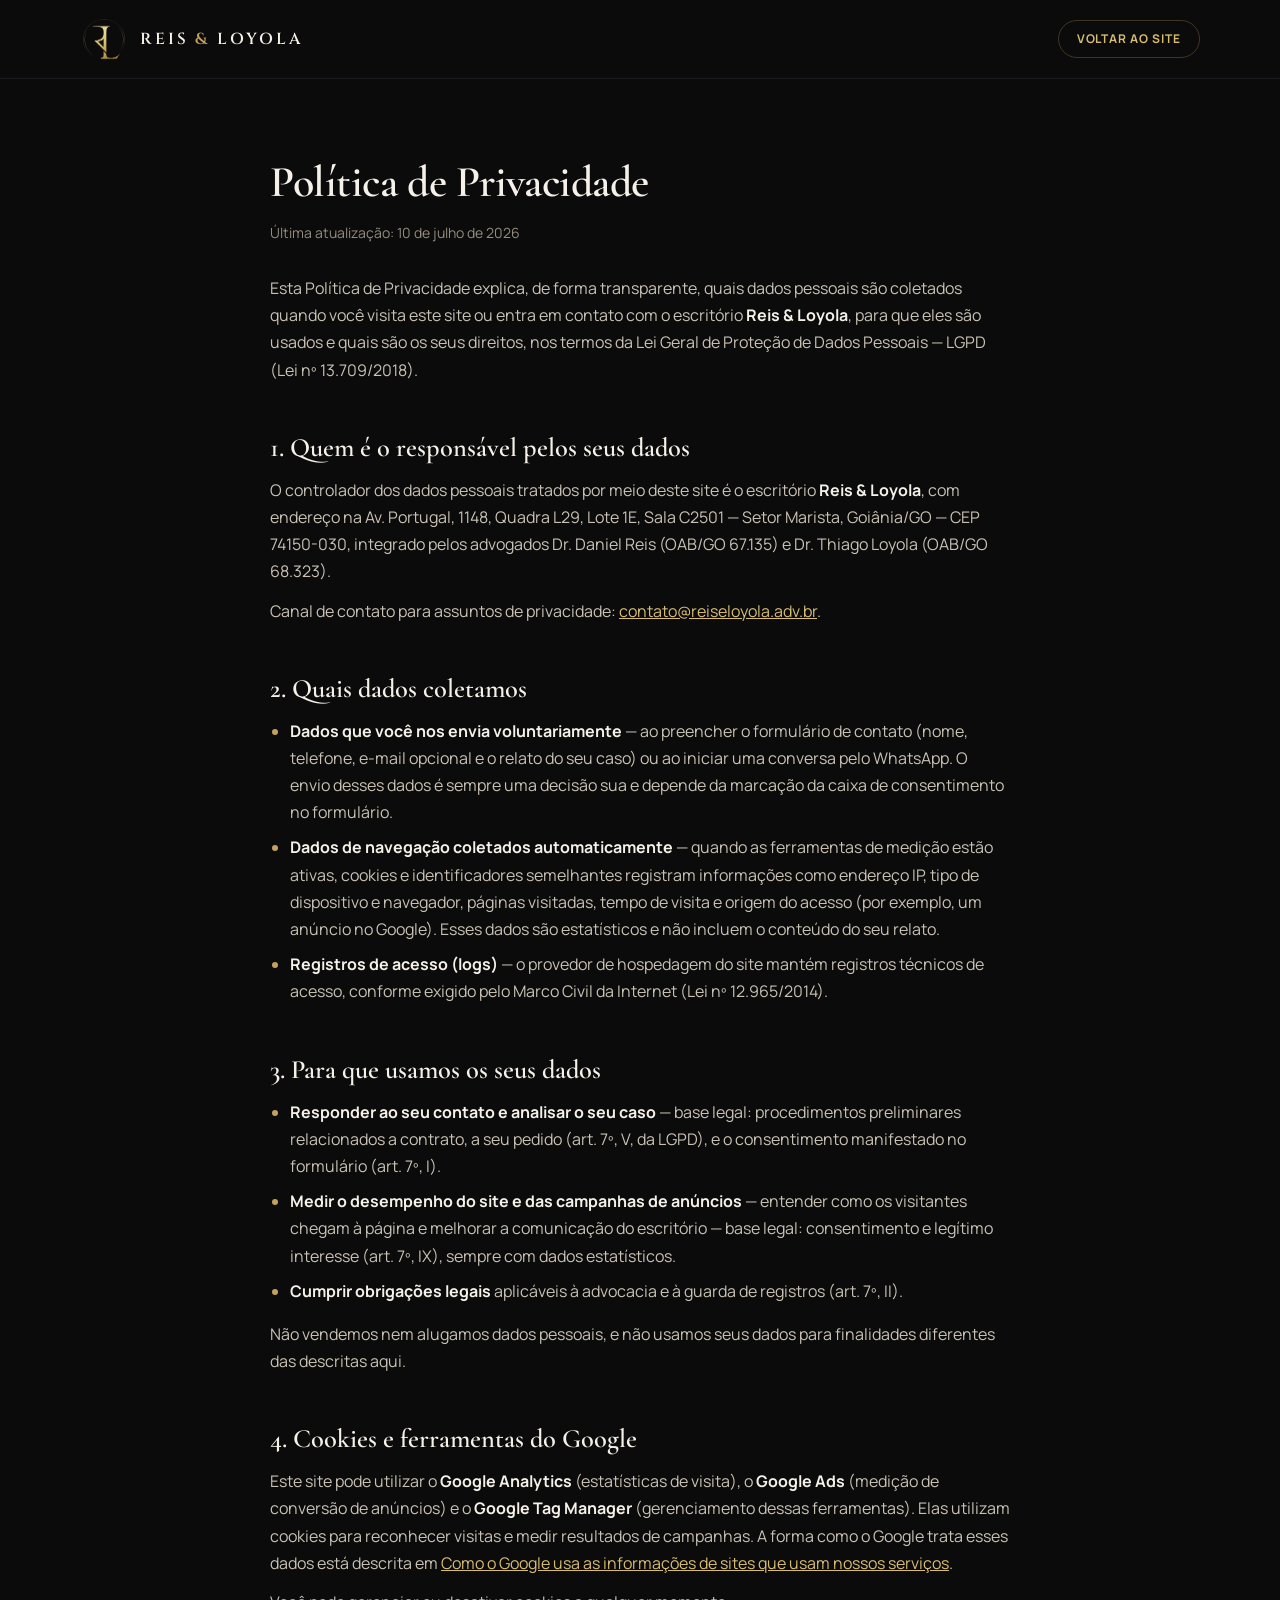
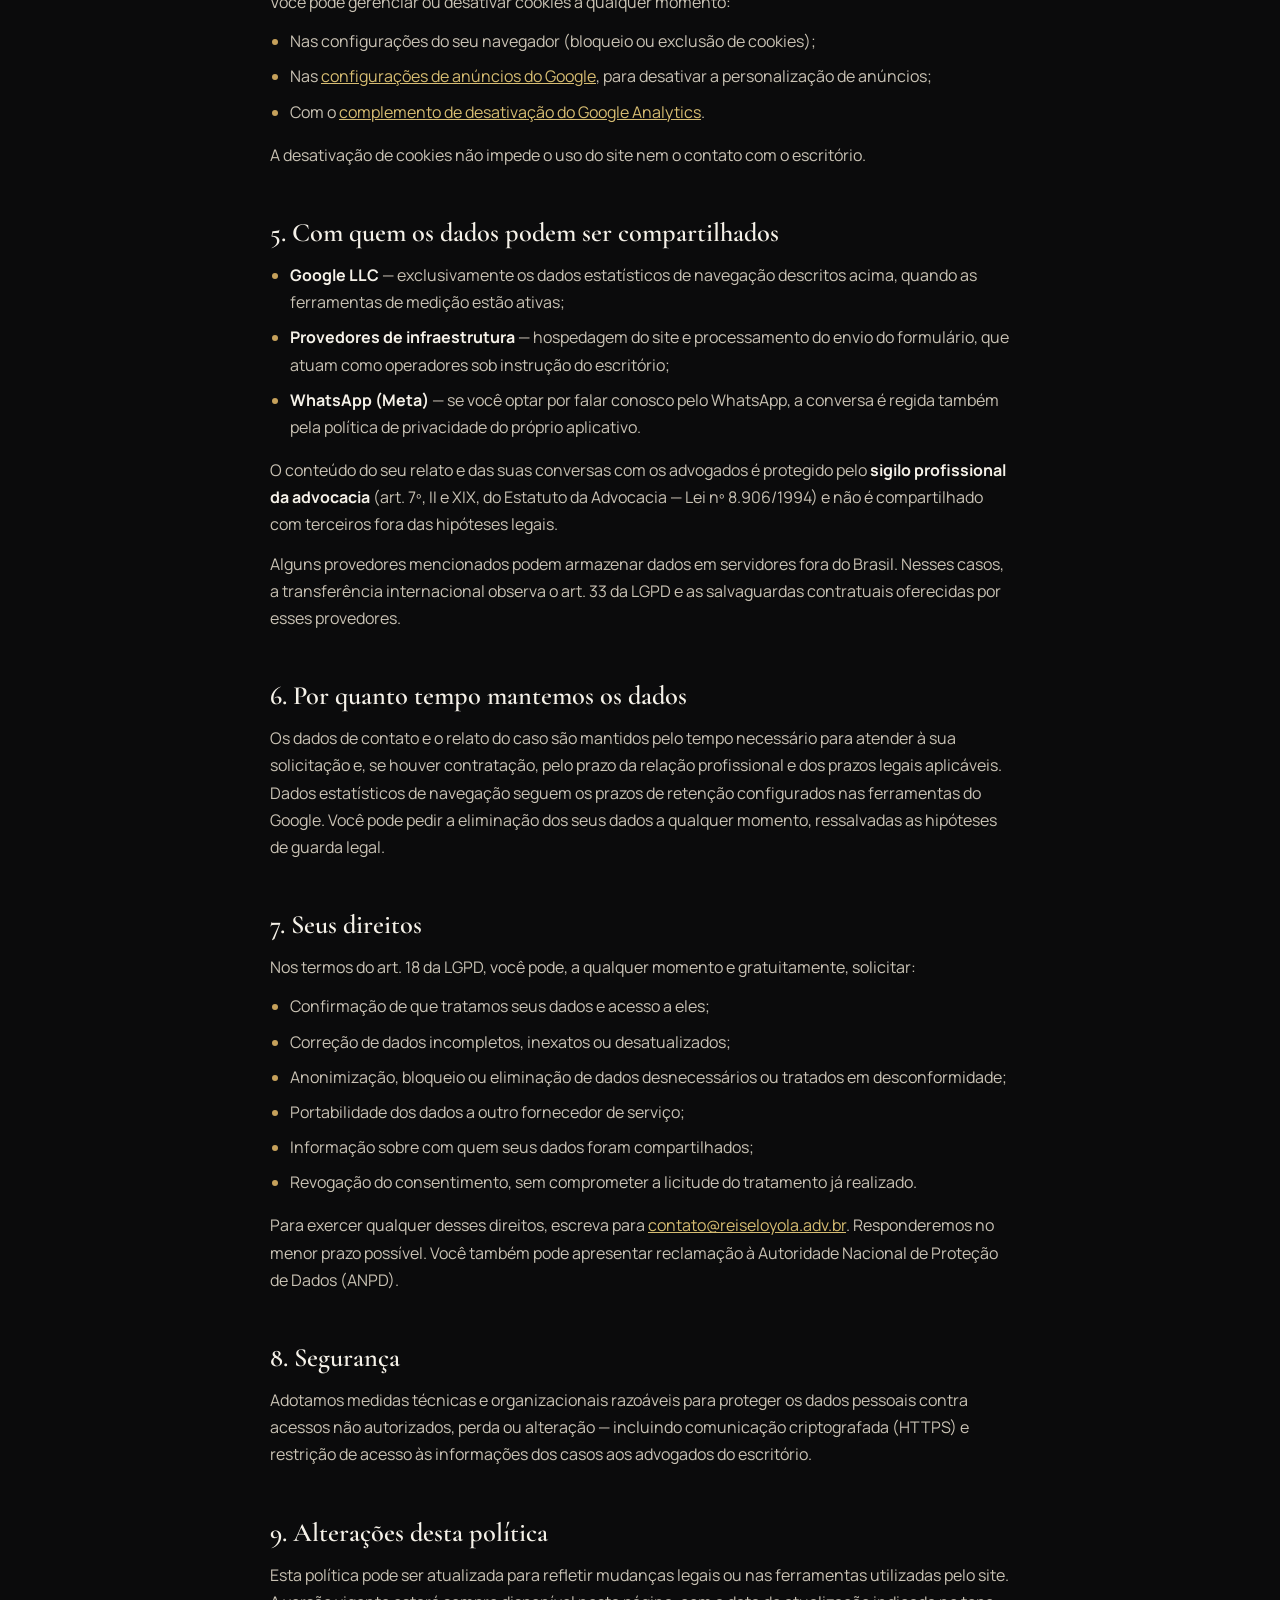
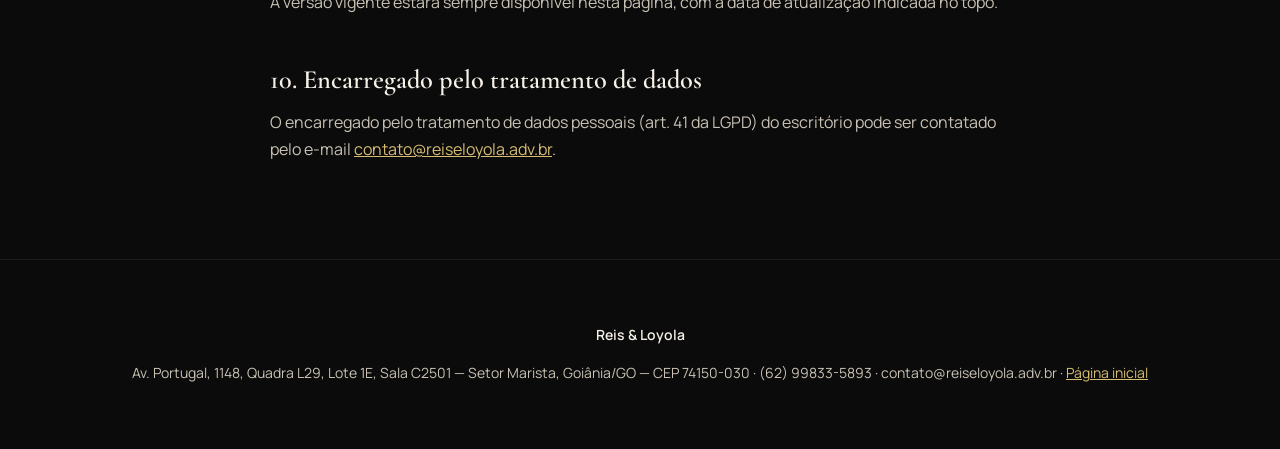
==== site/privacidade.html @ 18e2ed5a "Política de privacidade (LGPD/Google Ads) + canonical/OG com reiseloyola.com.br Co-Authored-By: Clau" ====
<!DOCTYPE html>
<html lang="pt-BR">
<head>
  <meta charset="UTF-8">
  <meta name="viewport" content="width=device-width, initial-scale=1">

  <title>Política de Privacidade | Reis &amp; Loyola</title>
  <meta name="description" content="Política de Privacidade do site Reis & Loyola: quais dados coletamos, para que usamos, com quem compartilhamos e como exercer seus direitos previstos na LGPD.">
  <link rel="canonical" href="https://reiseloyola.com.br/privacidade.html">

  <link rel="icon" type="image/png" sizes="32x32" href="assets/favicon/favicon-32.png">
  <link rel="icon" type="image/png" sizes="16x16" href="assets/favicon/favicon-16.png">
  <link rel="apple-touch-icon" href="assets/favicon/apple-touch-icon.png">

  <link rel="preconnect" href="https://fonts.googleapis.com">
  <link rel="preconnect" href="https://fonts.gstatic.com" crossorigin>
  <link rel="preload" as="style" href="https://fonts.googleapis.com/css2?family=Cinzel:wght@600&family=Cormorant+Garamond:wght@600&family=Manrope:wght@400;600;700&display=swap">
  <link rel="stylesheet" href="https://fonts.googleapis.com/css2?family=Cinzel:wght@600&family=Cormorant+Garamond:wght@600&family=Manrope:wght@400;600;700&display=swap" media="print" onload="this.media='all'">
  <noscript><link rel="stylesheet" href="https://fonts.googleapis.com/css2?family=Cinzel:wght@600&family=Cormorant+Garamond:wght@600&family=Manrope:wght@400;600;700&display=swap"></noscript>

  <link rel="stylesheet" href="css/tokens.css">
  <link rel="stylesheet" href="css/styles.css">
</head>
<body>
  <a class="skip-link" href="#conteudo">Ir para o conteúdo</a>

  <header class="site-header site-header--solid">
    <div class="container site-header__inner">
      <a class="site-header__brand" href="index.html" aria-label="Reis e Loyola — voltar à página inicial">
        <img src="assets/img/logo-symbol-96.png" alt="" width="48" height="47">
        <span class="site-header__wordmark">Reis <em>&amp;</em> Loyola</span>
      </a>
      <a class="btn btn--outline btn--sm" href="index.html">Voltar ao site</a>
    </div>
  </header>

  <main id="conteudo">
    <section class="legal">
      <div class="container container--narrow">
        <h1 class="section__title">Política de Privacidade</h1>
        <p class="legal__updated">Última atualização: 10 de julho de 2026</p>

        <div class="prose">
          <p>Esta Política de Privacidade explica, de forma transparente, quais dados pessoais são coletados quando você visita este site ou entra em contato com o escritório <strong>Reis &amp; Loyola</strong>, para que eles são usados e quais são os seus direitos, nos termos da Lei Geral de Proteção de Dados Pessoais — LGPD (Lei nº 13.709/2018).</p>

          <h2>1. Quem é o responsável pelos seus dados</h2>
          <p>O controlador dos dados pessoais tratados por meio deste site é o escritório <strong>Reis &amp; Loyola</strong>, com endereço na Av. Portugal, 1148, Quadra L29, Lote 1E, Sala C2501 — Setor Marista, Goiânia/GO — CEP 74150-030, integrado pelos advogados Dr. Daniel Reis (OAB/GO 67.135) e Dr. Thiago Loyola (OAB/GO 68.323).</p>
          <p>Canal de contato para assuntos de privacidade: <a href="mailto:contato@reiseloyola.adv.br">contato@reiseloyola.adv.br</a>.</p>

          <h2>2. Quais dados coletamos</h2>
          <ul>
            <li><strong>Dados que você nos envia voluntariamente</strong> — ao preencher o formulário de contato (nome, telefone, e-mail opcional e o relato do seu caso) ou ao iniciar uma conversa pelo WhatsApp. O envio desses dados é sempre uma decisão sua e depende da marcação da caixa de consentimento no formulário.</li>
            <li><strong>Dados de navegação coletados automaticamente</strong> — quando as ferramentas de medição estão ativas, cookies e identificadores semelhantes registram informações como endereço IP, tipo de dispositivo e navegador, páginas visitadas, tempo de visita e origem do acesso (por exemplo, um anúncio no Google). Esses dados são estatísticos e não incluem o conteúdo do seu relato.</li>
            <li><strong>Registros de acesso (logs)</strong> — o provedor de hospedagem do site mantém registros técnicos de acesso, conforme exigido pelo Marco Civil da Internet (Lei nº 12.965/2014).</li>
          </ul>

          <h2>3. Para que usamos os seus dados</h2>
          <ul>
            <li><strong>Responder ao seu contato e analisar o seu caso</strong> — base legal: procedimentos preliminares relacionados a contrato, a seu pedido (art. 7º, V, da LGPD), e o consentimento manifestado no formulário (art. 7º, I).</li>
            <li><strong>Medir o desempenho do site e das campanhas de anúncios</strong> — entender como os visitantes chegam à página e melhorar a comunicação do escritório — base legal: consentimento e legítimo interesse (art. 7º, IX), sempre com dados estatísticos.</li>
            <li><strong>Cumprir obrigações legais</strong> aplicáveis à advocacia e à guarda de registros (art. 7º, II).</li>
          </ul>
          <p>Não vendemos nem alugamos dados pessoais, e não usamos seus dados para finalidades diferentes das descritas aqui.</p>

          <h2>4. Cookies e ferramentas do Google</h2>
          <p>Este site pode utilizar o <strong>Google Analytics</strong> (estatísticas de visita), o <strong>Google Ads</strong> (medição de conversão de anúncios) e o <strong>Google Tag Manager</strong> (gerenciamento dessas ferramentas). Elas utilizam cookies para reconhecer visitas e medir resultados de campanhas. A forma como o Google trata esses dados está descrita em <a href="https://policies.google.com/technologies/partner-sites" target="_blank" rel="noopener">Como o Google usa as informações de sites que usam nossos serviços</a>.</p>
          <p>Você pode gerenciar ou desativar cookies a qualquer momento:</p>
          <ul>
            <li>Nas configurações do seu navegador (bloqueio ou exclusão de cookies);</li>
            <li>Nas <a href="https://myadcenter.google.com/" target="_blank" rel="noopener">configurações de anúncios do Google</a>, para desativar a personalização de anúncios;</li>
            <li>Com o <a href="https://tools.google.com/dlpage/gaoptout?hl=pt-BR" target="_blank" rel="noopener">complemento de desativação do Google Analytics</a>.</li>
          </ul>
          <p>A desativação de cookies não impede o uso do site nem o contato com o escritório.</p>

          <h2>5. Com quem os dados podem ser compartilhados</h2>
          <ul>
            <li><strong>Google LLC</strong> — exclusivamente os dados estatísticos de navegação descritos acima, quando as ferramentas de medição estão ativas;</li>
            <li><strong>Provedores de infraestrutura</strong> — hospedagem do site e processamento do envio do formulário, que atuam como operadores sob instrução do escritório;</li>
            <li><strong>WhatsApp (Meta)</strong> — se você optar por falar conosco pelo WhatsApp, a conversa é regida também pela política de privacidade do próprio aplicativo.</li>
          </ul>
          <p>O conteúdo do seu relato e das suas conversas com os advogados é protegido pelo <strong>sigilo profissional da advocacia</strong> (art. 7º, II e XIX, do Estatuto da Advocacia — Lei nº 8.906/1994) e não é compartilhado com terceiros fora das hipóteses legais.</p>
          <p>Alguns provedores mencionados podem armazenar dados em servidores fora do Brasil. Nesses casos, a transferência internacional observa o art. 33 da LGPD e as salvaguardas contratuais oferecidas por esses provedores.</p>

          <h2>6. Por quanto tempo mantemos os dados</h2>
          <p>Os dados de contato e o relato do caso são mantidos pelo tempo necessário para atender à sua solicitação e, se houver contratação, pelo prazo da relação profissional e dos prazos legais aplicáveis. Dados estatísticos de navegação seguem os prazos de retenção configurados nas ferramentas do Google. Você pode pedir a eliminação dos seus dados a qualquer momento, ressalvadas as hipóteses de guarda legal.</p>

          <h2>7. Seus direitos</h2>
          <p>Nos termos do art. 18 da LGPD, você pode, a qualquer momento e gratuitamente, solicitar:</p>
          <ul>
            <li>Confirmação de que tratamos seus dados e acesso a eles;</li>
            <li>Correção de dados incompletos, inexatos ou desatualizados;</li>
            <li>Anonimização, bloqueio ou eliminação de dados desnecessários ou tratados em desconformidade;</li>
            <li>Portabilidade dos dados a outro fornecedor de serviço;</li>
            <li>Informação sobre com quem seus dados foram compartilhados;</li>
            <li>Revogação do consentimento, sem comprometer a licitude do tratamento já realizado.</li>
          </ul>
          <p>Para exercer qualquer desses direitos, escreva para <a href="mailto:contato@reiseloyola.adv.br">contato@reiseloyola.adv.br</a>. Responderemos no menor prazo possível. Você também pode apresentar reclamação à Autoridade Nacional de Proteção de Dados (ANPD).</p>

          <h2>8. Segurança</h2>
          <p>Adotamos medidas técnicas e organizacionais razoáveis para proteger os dados pessoais contra acessos não autorizados, perda ou alteração — incluindo comunicação criptografada (HTTPS) e restrição de acesso às informações dos casos aos advogados do escritório.</p>

          <h2>9. Alterações desta política</h2>
          <p>Esta política pode ser atualizada para refletir mudanças legais ou nas ferramentas utilizadas pelo site. A versão vigente estará sempre disponível nesta página, com a data de atualização indicada no topo.</p>

          <h2>10. Encarregado pelo tratamento de dados</h2>
          <p>O encarregado pelo tratamento de dados pessoais (art. 41 da LGPD) do escritório pode ser contatado pelo e-mail <a href="mailto:contato@reiseloyola.adv.br">contato@reiseloyola.adv.br</a>.</p>
        </div>
      </div>
    </section>
  </main>

  <footer class="footer">
    <div class="container footer__inner">
      <p class="footer__id">Reis &amp; Loyola</p>
      <p class="footer__contact">
        Av. Portugal, 1148, Quadra L29, Lote 1E, Sala C2501 — Setor Marista, Goiânia/GO — CEP 74150-030 · (62) 99833-5893 · contato@reiseloyola.adv.br · <a href="index.html">Página inicial</a>
      </p>
    </div>
  </footer>
</body>
</html>
---- site/css/tokens.css ----
/* ============================================================
   Reis & Loyola — Design tokens
   Fonte: Design system para advocacia-handoff/design-system-para-advocacia/project/tokens/
   (colors.css + typography.css + spacing.css + animations.css concatenados)
   Breakpoints do site (não existem no design system — definidos aqui):
     base = mobile · 480px · 768px · 1024px  (mobile-first, min-width)
   ============================================================ */

/* ---- Colors ---- */
:root {
  /* Ink (preto/grafite — fundos escuros, superfície primária) */
  --ink-950: #0B0B0C;   /* fundo da página (dark) */
  --ink-900: #121214;   /* superfície base */
  --ink-850: #17171A;
  --ink-800: #1C1C20;   /* card / superfície elevada */
  --ink-700: #26262B;   /* superfície mais elevada / hover */
  --ink-600: #33333A;   /* borda sobre escuro */
  --ink-500: #45454E;   /* borda forte / divisória */
  --ink-400: #6A6A74;   /* texto desabilitado sobre escuro */

  /* Gold (dourado da logo — amostrado do arquivo real) */
  --gold-100: #F6EDCF;  /* brilho / reflexo */
  --gold-200: #EBD79A;
  --gold-300: #D7BD72;  /* dourado claro (média amostrada) */
  --gold-400: #C6A15B;  /* DOURADO PRIMÁRIO da marca */
  --gold-500: #AE8A44;
  --gold-600: #8F6E30;  /* dourado profundo (sombra amostrada) */
  --gold-700: #6B5121;  /* dourado escuro / borda */

  /* Paper (neutros quentes — superfícies claras) */
  --paper-50:  #FAF7F0;
  --paper-100: #F3EEE2;
  --paper-200: #E7DFCC;
  --paper-300: #D3C8AF;

  /* Cream / texto sobre escuro */
  --cream-100: #F5F1E8;  /* texto primário sobre escuro */
  --cream-300: #C9C2B4;  /* texto secundário sobre escuro */
  --cream-500: #948D7E;  /* texto suave sobre escuro (usar só ≥18px/decorativo) */

  /* Grafite / texto sobre claro */
  --ink-text:  #1A1712;
  --ink-text-2:#4A443B;
  --ink-text-3:#7A7264;

  /* Sinais (semânticos) */
  --danger-500: #C0492F;
  --danger-600: #9C3721;
  --danger-tint: rgba(192,73,47,0.14);
  --success-500: #4E7C59;
  --success-tint: rgba(78,124,89,0.16);
  --info-500: #4A6B8A;

  /* Aliases semânticos — tema padrão = ESCURO */
  --color-bg:            var(--ink-950);
  --color-surface:       var(--ink-900);
  --color-surface-2:     var(--ink-800);
  --color-surface-raised:var(--ink-700);

  --color-text:          var(--cream-100);
  --color-text-secondary:var(--cream-300);
  --color-text-muted:    var(--cream-500);

  --color-accent:        var(--gold-400);
  --color-accent-hover:  var(--gold-300);
  --color-accent-strong: var(--gold-200);
  --color-on-accent:     #1A1305;   /* texto sobre botão dourado */

  --color-border:        var(--ink-600);
  --color-border-strong: var(--ink-500);
  --color-hairline-gold: rgba(198,161,91,0.28);

  --color-danger:        var(--danger-500);
  --color-success:       var(--success-500);

  --gradient-gold: linear-gradient(180deg, #F6EDCF 0%, #D7BD72 34%, #C6A15B 60%, #8F6E30 100%);
  --gradient-gold-h: linear-gradient(90deg, #8F6E30 0%, #C6A15B 28%, #F6EDCF 52%, #C6A15B 74%, #8F6E30 100%);
  --scrim-dark: linear-gradient(180deg, rgba(11,11,12,0.35) 0%, rgba(11,11,12,0.86) 78%, rgba(11,11,12,0.97) 100%);
}

/* ---- Typography ---- */
/* Fallbacks metricamente ajustados (size-adjust medido contra as webfonts)
   — evitam layout shift quando Cinzel/Cormorant/Manrope terminam de carregar. */
@font-face {
  font-family: 'Georgia Cormorant Fallback';
  src: local('Georgia');
  size-adjust: 88.9%;
}
@font-face {
  font-family: 'Georgia Cinzel Fallback';
  src: local('Georgia');
  size-adjust: 124.8%;
}
@font-face {
  font-family: 'Arial Manrope Fallback';
  src: local('Arial');
  size-adjust: 100.7%;
}
:root {
  --font-brand: 'Cinzel', 'Georgia Cinzel Fallback', Georgia, 'Times New Roman', serif;
  --font-serif: 'Cormorant Garamond', 'Georgia Cormorant Fallback', Georgia, serif;
  --font-sans:  'Manrope', 'Arial Manrope Fallback', -apple-system, 'Segoe UI', system-ui, sans-serif;

  --text-2xs: 0.6875rem;  /* 11px */
  --text-xs:  0.75rem;    /* 12px */
  --text-sm:  0.875rem;   /* 14px */
  --text-base:1rem;       /* 16px */
  --text-md:  1.125rem;   /* 18px */
  --text-lg:  1.375rem;   /* 22px */
  --text-xl:  1.75rem;    /* 28px */
  --text-2xl: 2.25rem;    /* 36px */
  --text-3xl: 3rem;       /* 48px */
  --text-4xl: 4rem;       /* 64px */
  --text-5xl: 5.25rem;    /* 84px */

  --weight-regular: 400;
  --weight-medium:  500;
  --weight-semibold:600;
  --weight-bold:    700;
  --weight-extra:   800;

  --leading-tight:  1.08;
  --leading-snug:   1.25;
  --leading-normal: 1.5;
  --leading-relaxed:1.7;

  --tracking-brand:  0.18em;
  --tracking-label:  0.14em;
  --tracking-wide:   0.04em;
  --tracking-tight: -0.01em;
}

/* ---- Spacing, radius, shadow, layout, motion ---- */
:root {
  --space-1: 0.25rem;
  --space-2: 0.5rem;
  --space-3: 0.75rem;
  --space-4: 1rem;
  --space-5: 1.5rem;
  --space-6: 2rem;
  --space-7: 3rem;
  --space-8: 4rem;
  --space-9: 6rem;
  --space-10:8rem;

  --radius-xs: 2px;
  --radius-sm: 4px;
  --radius-md: 8px;
  --radius-lg: 12px;
  --radius-pill: 999px;

  --border-hairline: 1px;
  --border-thin: 1.5px;

  --shadow-sm: 0 1px 2px rgba(0,0,0,0.4);
  --shadow-md: 0 8px 24px rgba(0,0,0,0.45);
  --shadow-lg: 0 24px 60px rgba(0,0,0,0.55);
  --shadow-gold: 0 10px 34px rgba(198,161,91,0.20);
  --glow-gold: 0 0 0 1px rgba(198,161,91,0.35), 0 8px 30px rgba(198,161,91,0.18);

  --container: 1200px;
  --container-narrow: 820px;
  --gutter: var(--space-6);

  --ease-out: cubic-bezier(0.22, 1, 0.36, 1);
  --ease-in-out: cubic-bezier(0.65, 0, 0.35, 1);
  --dur-fast: 140ms;
  --dur: 240ms;
  --dur-slow: 420ms;
}

/* ---- Keyframes da marca ---- */
@keyframes rl-shimmer { to { background-position: 220% center; } }
@keyframes rl-rise-in { from { opacity: 0; transform: translateY(24px); } to { opacity: 1; transform: none; } }
@keyframes rl-fade-down { from { opacity: 0; transform: translateY(-14px); } to { opacity: 1; transform: none; } }
@keyframes rl-pulse-glow {
  0%, 100% { box-shadow: 0 0 0 1px rgba(198,161,91,0.30), 0 8px 30px rgba(198,161,91,0.14); }
  50%      { box-shadow: 0 0 0 1px rgba(198,161,91,0.55), 0 10px 42px rgba(198,161,91,0.30); }
}
@keyframes rl-twinkle { 0%, 100% { opacity: .55; transform: scale(.9); } 50% { opacity: 1; transform: scale(1.12); } }

/* ============================================================
   Camada base do site
   ============================================================ */
*, *::before, *::after { box-sizing: border-box; }

html { scroll-behavior: smooth; -webkit-text-size-adjust: 100%; }

body {
  margin: 0;
  background: var(--color-bg);
  color: var(--color-text);
  font-family: var(--font-sans);
  font-size: var(--text-base);
  line-height: var(--leading-normal);
  -webkit-font-smoothing: antialiased;
}

::selection { background: var(--gold-500); color: #150F02; }

img { max-width: 100%; height: auto; display: block; }

a { color: inherit; text-decoration: none; }

h1, h2, h3, h4, p { margin: 0; }

button { font: inherit; color: inherit; background: none; border: 0; cursor: pointer; }

:focus-visible {
  outline: 2px solid var(--gold-300);
  outline-offset: 2px;
  border-radius: var(--radius-xs);
}

.skip-link {
  position: absolute;
  left: -9999px;
  top: 0;
  z-index: 100;
  padding: var(--space-3) var(--space-5);
  background: var(--gold-400);
  color: var(--color-on-accent);
  font-weight: var(--weight-bold);
  border-radius: 0 0 var(--radius-sm) 0;
}
.skip-link:focus-visible { left: 0; }

@media (prefers-reduced-motion: reduce) {
  html { scroll-behavior: auto; }
  *, *::before, *::after {
    animation-duration: 0.01ms !important;
    animation-iteration-count: 1 !important;
    transition-duration: 0.01ms !important;
  }
}
---- site/css/styles.css ----
/* ============================================================
   Reis & Loyola — Landing page (mobile-first)
   Linguagem visual do ui_kit "site-institucional" traduzida
   para CSS puro. Breakpoints: 480px · 768px · 1024px.
   ============================================================ */

/* ---- Layout ------------------------------------------------ */
.container {
  max-width: var(--container);
  margin: 0 auto;
  padding-left: var(--space-5);
  padding-right: var(--space-5);
}
.container--narrow { max-width: var(--container-narrow); }

@media (min-width: 768px) {
  .container { padding-left: 40px; padding-right: 40px; }
}

.section { padding: var(--space-8) 0; }
.section--surface {
  background: var(--color-surface);
  border-top: var(--border-hairline) solid var(--ink-800);
  border-bottom: var(--border-hairline) solid var(--ink-800);
}
@media (min-width: 768px) {
  .section { padding: var(--space-9) 0; }
}

.section__head {
  text-align: center;
  max-width: 720px;
  margin: 0 auto var(--space-7);
}
.section__title {
  font-family: var(--font-serif);
  font-weight: var(--weight-semibold);
  font-size: clamp(1.9rem, 5vw, 2.75rem);
  line-height: var(--leading-snug);
  letter-spacing: var(--tracking-tight);
  margin-top: var(--space-3);
}
.section__intro {
  color: var(--color-text-secondary);
  font-size: var(--text-md);
  line-height: var(--leading-relaxed);
  margin-top: var(--space-4);
}
.section__closer {
  font-family: var(--font-serif);
  font-weight: var(--weight-semibold);
  font-size: var(--text-lg);
  line-height: var(--leading-snug);
  text-align: center;
  max-width: 620px;
  margin: var(--space-7) auto 0;
}

/* ---- Eyebrow + divisor com losango ------------------------- */
.eyebrow {
  display: inline-flex;
  align-items: center;
  gap: var(--space-3);
  font-family: var(--font-brand);
  font-weight: var(--weight-semibold);
  font-size: var(--text-xs);
  letter-spacing: var(--tracking-brand);
  text-transform: uppercase;
  color: var(--color-accent);
}
.eyebrow--center { justify-content: center; }
.eyebrow svg { flex-shrink: 0; }

.divider-diamond {
  display: flex;
  align-items: center;
  justify-content: center;
  gap: var(--space-2);
  margin-top: var(--space-5);
  color: var(--color-accent);
}
.divider-diamond span {
  width: 56px;
  height: 1px;
  background: var(--color-hairline-gold);
}
.divider-diamond svg { fill: currentColor; }

.gold-text {
  background: var(--gradient-gold);
  -webkit-background-clip: text;
  background-clip: text;
  color: transparent;
}

/* ---- Botões ------------------------------------------------- */
.btn {
  display: inline-flex;
  align-items: center;
  justify-content: center;
  gap: var(--space-2);
  padding: 13px 26px;
  border-radius: var(--radius-pill);
  font-weight: var(--weight-bold);
  font-size: var(--text-sm);
  letter-spacing: 0.08em;
  text-transform: uppercase;
  text-align: center;
  transition: transform var(--dur) var(--ease-out), filter var(--dur) var(--ease-out), box-shadow var(--dur) var(--ease-out), border-color var(--dur) var(--ease-out);
}
.btn:hover { transform: translateY(-2px); }
.btn:active { transform: scale(0.97); }

.btn--primary {
  background: var(--gradient-gold-h);
  background-size: 220% auto;
  animation: rl-shimmer 5.5s linear infinite;
  color: var(--color-on-accent);
  box-shadow: var(--shadow-gold);
}
.btn--primary:hover {
  filter: brightness(1.07);
  box-shadow: 0 14px 40px rgba(198, 161, 91, 0.32);
}

.btn--outline {
  border: var(--border-thin) solid var(--color-hairline-gold);
  color: var(--color-accent-hover);
}
.btn--outline:hover { border-color: var(--gold-400); }

.btn--sm { padding: 9px 18px; font-size: var(--text-xs); }
.btn--lg { padding: 17px 32px; font-size: var(--text-sm); }
.btn--block { display: flex; width: 100%; }

.btn svg { flex-shrink: 0; }

/* ---- Header ------------------------------------------------- */
.site-header {
  position: sticky;
  top: 0;
  z-index: 50;
  transition: background var(--dur) var(--ease-out), border-color var(--dur) var(--ease-out);
  border-bottom: var(--border-hairline) solid transparent;
}
.site-header.is-scrolled {
  background: rgba(11, 11, 12, 0.92);
  -webkit-backdrop-filter: blur(12px);
  backdrop-filter: blur(12px);
  border-bottom-color: var(--ink-800);
}
.site-header__inner {
  display: flex;
  align-items: center;
  justify-content: space-between;
  gap: var(--space-4);
  height: 72px;
}
.site-header__brand {
  display: inline-flex;
  align-items: center;
  gap: var(--space-3);
  min-width: 0;
}
.site-header__brand img { width: 42px; height: auto; }
.site-header__wordmark {
  font-family: var(--font-brand);
  font-weight: var(--weight-semibold);
  font-size: var(--text-base);
  letter-spacing: var(--tracking-brand);
  text-transform: uppercase;
  white-space: nowrap;
}
.site-header__wordmark em {
  font-style: normal;
  color: var(--color-accent);
}
@media (max-width: 479px) {
  .site-header__wordmark { display: none; }
}
@media (min-width: 768px) {
  .site-header__inner { height: 78px; }
  .site-header__brand img { width: 48px; }
}

/* ---- Hero ---------------------------------------------------- */
.hero {
  position: relative;
  overflow: hidden;
  background: radial-gradient(120% 100% at 78% 8%, #211B10 0%, #0E0D0A 46%, var(--ink-950) 100%);
  padding: var(--space-8) 0 var(--space-8);
  margin-top: -72px; /* fica sob o header transparente */
}
.hero__inner {
  position: relative;
  z-index: 1;
  padding-top: calc(72px + var(--space-7));
  max-width: 880px;
}
.hero__watermark {
  position: absolute;
  right: -120px;
  top: 50%;
  transform: translateY(-50%);
  width: 520px;
  opacity: 0.10;
  pointer-events: none;
  display: none;
}
.hero__title {
  font-family: var(--font-serif);
  font-weight: var(--weight-semibold);
  font-size: clamp(2.125rem, 7.5vw, 4.125rem);
  line-height: var(--leading-tight);
  letter-spacing: var(--tracking-tight);
  margin-top: var(--space-5);
}
.hero__lead {
  color: var(--color-text-secondary);
  font-size: var(--text-md);
  line-height: var(--leading-relaxed);
  max-width: 640px;
  margin-top: var(--space-5);
}
.hero__actions {
  display: flex;
  flex-wrap: wrap;
  gap: var(--space-4);
  margin-top: var(--space-6);
}
.hero__micro {
  color: var(--color-text-muted);
  font-size: var(--text-md);
  margin-top: var(--space-4);
}
@media (min-width: 768px) {
  .hero { margin-top: -78px; }
  .hero__inner { padding-top: calc(78px + var(--space-8)); }
}
@media (min-width: 1024px) {
  .hero__watermark { display: block; }
  .hero { padding-bottom: var(--space-9); }
}

/* ---- Grades e cards ------------------------------------------ */
.grid {
  display: grid;
  gap: var(--space-5);
  grid-template-columns: 1fr;
  list-style: none;
  margin: 0;
  padding: 0;
}
@media (min-width: 768px) {
  .grid--2 { grid-template-columns: repeat(2, 1fr); }
  .grid--3 { grid-template-columns: repeat(3, 1fr); }
  .grid--4 { grid-template-columns: repeat(2, 1fr); }
}
@media (min-width: 1024px) {
  .grid--4 { grid-template-columns: repeat(4, 1fr); }
}

.card {
  background: var(--color-surface-2);
  border: var(--border-hairline) solid var(--color-border);
  border-radius: var(--radius-md);
  padding: var(--space-6);
  transition: transform var(--dur) var(--ease-out), box-shadow var(--dur) var(--ease-out), border-color var(--dur) var(--ease-out);
}
.card:hover {
  transform: translateY(-2px);
  border-color: var(--color-hairline-gold);
  box-shadow: var(--shadow-md);
}
.card__icon {
  display: inline-flex;
  align-items: center;
  justify-content: center;
  width: 54px;
  height: 54px;
  border: var(--border-hairline) solid var(--color-hairline-gold);
  border-radius: var(--radius-sm);
  color: var(--color-accent);
  margin-bottom: var(--space-5);
}
.card__title {
  font-family: var(--font-serif);
  font-weight: var(--weight-semibold);
  font-size: var(--text-lg);
  line-height: var(--leading-snug);
}
.card__text {
  color: var(--color-text-secondary);
  font-size: var(--text-sm);
  line-height: var(--leading-relaxed);
  margin-top: var(--space-3);
}

/* ---- Nota de destaque ----------------------------------------- */
.note {
  border: var(--border-hairline) solid var(--color-hairline-gold);
  border-radius: var(--radius-md);
  background: rgba(198, 161, 91, 0.06);
  max-width: 760px;
  margin: var(--space-7) auto 0;
  padding: var(--space-5) var(--space-6);
}
.note p {
  color: var(--color-text-secondary);
  font-size: var(--text-sm);
  line-height: var(--leading-relaxed);
  text-align: center;
}

/* ---- Passos (Como funciona) ------------------------------------ */
.steps { counter-reset: passo; }
.step {
  border-top: var(--border-hairline) solid var(--color-border);
  padding-top: var(--space-5);
}
.step__num {
  display: block;
  font-family: var(--font-serif);
  font-weight: var(--weight-semibold);
  font-size: var(--text-2xl);
  line-height: 1;
  background: var(--gradient-gold);
  -webkit-background-clip: text;
  background-clip: text;
  color: transparent;
}
.step__title {
  font-weight: var(--weight-semibold);
  font-size: var(--text-md);
  line-height: var(--leading-snug);
  margin-top: var(--space-4);
}
.step__text {
  color: var(--color-text-secondary);
  font-size: var(--text-sm);
  line-height: var(--leading-relaxed);
  margin-top: var(--space-3);
}

/* ---- Imagens de seção -------------------------------------------- */
.section-visual {
  margin: var(--space-7) 0 0;
  border: var(--border-hairline) solid var(--color-hairline-gold);
  border-radius: var(--radius-lg);
  overflow: hidden;
}
.section-visual--lead { margin: 0 0 var(--space-7); }
.section-visual img {
  width: 100%;
  height: auto;
  aspect-ratio: 16 / 10; /* no mobile a faixa larga ficaria baixa demais */
  object-fit: cover;
}
.section-visual__img--justica { object-position: 62% 40%; }
@media (min-width: 768px) {
  .section-visual img { aspect-ratio: auto; object-position: center; }
}

/* ---- Split (imagem + conteúdo lado a lado) ------------------------ */
.split {
  display: grid;
  gap: var(--space-6);
}
.split__media {
  margin: 0;
  border: var(--border-hairline) solid var(--color-hairline-gold);
  border-radius: var(--radius-lg);
  overflow: hidden;
}
.split__media img {
  width: 100%;
  height: 100%;
  aspect-ratio: 16 / 10;
  object-fit: cover;
  object-position: center 42%;
}
@media (min-width: 900px) {
  .split {
    grid-template-columns: 0.85fr 1.15fr;
    align-items: center;
    gap: var(--space-7);
  }
  .split__media img { aspect-ratio: 4 / 5; object-position: center; }
  .split .reasons { max-width: 560px; }
}

/* ---- Razões (Por que não deixar pra depois) --------------------- */
.reasons {
  list-style: none;
  margin: 0;
  padding: 0;
  display: grid;
  gap: var(--space-5);
}
.reason {
  display: flex;
  gap: var(--space-4);
  align-items: flex-start;
}
.reason__icon {
  flex-shrink: 0;
  display: inline-flex;
  align-items: center;
  justify-content: center;
  width: 46px;
  height: 46px;
  border: var(--border-hairline) solid var(--color-hairline-gold);
  border-radius: var(--radius-sm);
  color: var(--color-accent);
}
.reason__title {
  font-weight: var(--weight-semibold);
  font-size: var(--text-md);
}
.reason__text {
  color: var(--color-text-secondary);
  font-size: var(--text-sm);
  line-height: var(--leading-relaxed);
  margin-top: var(--space-1);
}

/* ---- Sobre (advogados) ------------------------------------------ */
.lawyers { max-width: 820px; margin: 0 auto; }
.lawyer { text-align: center; }
.lawyer__photo {
  width: 100%;
  max-width: 380px;
  margin: 0 auto;
  border: var(--border-hairline) solid var(--color-hairline-gold);
  border-radius: var(--radius-lg);
}
.lawyer__name {
  font-family: var(--font-serif);
  font-weight: var(--weight-semibold);
  font-size: var(--text-xl);
  margin-top: var(--space-5);
}
.lawyer__oab {
  font-size: var(--text-2xs);
  font-weight: var(--weight-bold);
  letter-spacing: var(--tracking-label);
  text-transform: uppercase;
  color: var(--color-accent);
  margin-top: var(--space-2);
}
/* ---- FAQ (acordeão) ---------------------------------------------- */
.faq { border-top: var(--border-hairline) solid var(--color-border); }
.faq__item { border-bottom: var(--border-hairline) solid var(--color-border); }
.faq__item h3 { margin: 0; }
.faq__question {
  display: flex;
  align-items: center;
  justify-content: space-between;
  gap: var(--space-4);
  width: 100%;
  padding: var(--space-5) 0;
  text-align: left;
  font-weight: var(--weight-semibold);
  font-size: var(--text-base);
  line-height: var(--leading-snug);
  transition: color var(--dur) var(--ease-out);
}
.faq__question:hover { color: var(--color-accent-hover); }
.faq__item.is-open .faq__question { color: var(--gold-300); }
.faq__icon {
  flex-shrink: 0;
  font-size: var(--text-lg);
  font-weight: var(--weight-regular);
  color: var(--color-accent);
  transition: transform var(--dur) var(--ease-out);
}
.faq__item.is-open .faq__icon { transform: rotate(45deg); }
.faq__answer {
  display: grid;
  grid-template-rows: 0fr;
  transition: grid-template-rows var(--dur-slow) var(--ease-out);
}
.faq__item.is-open .faq__answer { grid-template-rows: 1fr; }
.faq__answer-inner { overflow: hidden; }
.faq__answer-inner p {
  color: var(--color-text-secondary);
  font-size: var(--text-sm);
  line-height: var(--leading-relaxed);
  padding-bottom: var(--space-5);
  max-width: 680px;
}

/* ---- CTA final + formulário --------------------------------------- */
.cta-final {
  border: var(--border-hairline) solid var(--color-hairline-gold);
  border-radius: var(--radius-lg);
  background: radial-gradient(120% 200% at 100% 0%, #2A2113 0%, #14110B 100%);
  animation: rl-pulse-glow 4.5s ease-in-out infinite;
  padding: var(--space-6);
  display: grid;
  gap: var(--space-7);
}
.cta-final .section__title { margin-top: 0; }
.cta-final__text {
  color: var(--color-text-secondary);
  font-size: var(--text-md);
  line-height: var(--leading-relaxed);
  margin: var(--space-4) 0 var(--space-6);
}
@media (min-width: 900px) {
  .cta-final {
    grid-template-columns: 1.05fr 0.95fr;
    align-items: start;
    padding: var(--space-8);
  }
}

.form__heading {
  font-family: var(--font-serif);
  font-weight: var(--weight-semibold);
  font-size: var(--text-lg);
  margin-bottom: var(--space-5);
}
.form__field { margin-bottom: var(--space-4); }
.form__row { display: grid; gap: 0 var(--space-4); }
@media (min-width: 480px) {
  .form__row { grid-template-columns: 1fr 1fr; }
}
.form__label {
  display: block;
  font-size: var(--text-2xs);
  font-weight: var(--weight-bold);
  letter-spacing: var(--tracking-label);
  text-transform: uppercase;
  color: var(--color-text-secondary);
  margin-bottom: var(--space-2);
}
.form__input {
  width: 100%;
  font: inherit;
  font-size: var(--text-base);
  color: var(--color-text);
  background: var(--ink-950);
  border: var(--border-hairline) solid var(--color-border);
  border-radius: var(--radius-sm);
  padding: 12px 14px;
  transition: border-color var(--dur) var(--ease-out), box-shadow var(--dur) var(--ease-out);
}
.form__input:focus {
  outline: none;
  border-color: var(--gold-400);
  box-shadow: 0 0 0 3px rgba(198, 161, 91, 0.14);
}
.form__input.has-error { border-color: var(--color-danger); }
textarea.form__input { resize: vertical; min-height: 96px; }
.form__error {
  display: block;
  color: #D96A50; /* danger legível sobre escuro */
  font-size: var(--text-xs);
  min-height: 1.2em;
  margin-top: var(--space-1);
}
.form__consent {
  display: flex;
  gap: var(--space-3);
  align-items: flex-start;
  margin: var(--space-2) 0 var(--space-2);
}
.form__consent input {
  flex-shrink: 0;
  width: 18px;
  height: 18px;
  margin-top: 2px;
  accent-color: var(--gold-400);
}
.form__consent label {
  font-size: var(--text-xs);
  line-height: var(--leading-normal);
  color: var(--color-text-secondary);
}
.form__consent a { color: var(--color-accent-hover); text-decoration: underline; }
.form button[type="submit"] { margin-top: var(--space-4); }

.form__success {
  text-align: center;
  padding: var(--space-6) var(--space-4);
  color: var(--color-text);
}
.form__success svg { color: var(--color-accent); margin: 0 auto var(--space-4); display: block; }
.form__success-title {
  font-family: var(--font-serif);
  font-weight: var(--weight-semibold);
  font-size: var(--text-lg);
}
.form__success-text {
  color: var(--color-text-secondary);
  font-size: var(--text-sm);
  line-height: var(--leading-relaxed);
  margin: var(--space-3) 0 var(--space-5);
}
.form__success:focus { outline: none; }

/* ---- Rodapé --------------------------------------------------------- */
.footer {
  border-top: var(--border-hairline) solid var(--ink-800);
  padding: var(--space-8) 0;
}
.footer__inner {
  display: flex;
  flex-direction: column;
  align-items: center;
  text-align: center;
  gap: var(--space-4);
}
.footer__logo { width: 200px; height: auto; }
.footer__id { font-weight: var(--weight-semibold); font-size: var(--text-sm); }
.footer__contact {
  color: var(--color-text-secondary);
  font-size: var(--text-sm);
  line-height: var(--leading-relaxed);
}
.footer__contact a { color: var(--color-accent-hover); text-decoration: underline; }
.footer__legal {
  color: var(--color-text-secondary);
  font-size: var(--text-xs);
  line-height: var(--leading-relaxed);
  max-width: 720px;
  margin-top: var(--space-4);
}

/* ---- Botão flutuante de WhatsApp ------------------------------------ */
.wa-fab {
  position: fixed;
  right: var(--space-4);
  bottom: calc(var(--space-4) + env(safe-area-inset-bottom));
  z-index: 60;
  display: inline-flex;
  align-items: center;
  justify-content: center;
  width: 56px;
  height: 56px;
  border-radius: var(--radius-pill);
  background: var(--gradient-gold-h);
  background-size: 220% auto;
  animation: rl-shimmer 5.5s linear infinite;
  color: var(--color-on-accent);
  box-shadow: var(--shadow-gold);
  transition: transform var(--dur) var(--ease-out);
}
.wa-fab:hover { transform: translateY(-2px); }
@media (min-width: 1024px) {
  .wa-fab { display: none; }
}

/* ---- Revelação ao rolar (só com JS ativo) ---------------------------- */
.js .reveal {
  opacity: 0;
  transform: translateY(24px);
  transition: opacity 0.7s var(--ease-out), transform 0.7s var(--ease-out);
}
.js .reveal.is-visible {
  opacity: 1;
  transform: none;
}

@media (prefers-reduced-motion: reduce) {
  .js .reveal { opacity: 1; transform: none; }
  .btn--primary, .wa-fab, .cta-final { animation: none; }
}

/* ---- Página de texto legal (privacidade.html) ------------------------ */
.site-header--solid {
  background: var(--color-bg);
  border-bottom-color: var(--ink-800);
}
.legal { padding: var(--space-8) 0 var(--space-9); }
.legal__updated {
  color: var(--color-text-muted);
  font-size: var(--text-sm);
  margin-top: var(--space-3);
}
.prose { margin-top: var(--space-6); }
.prose h2 {
  font-family: var(--font-serif);
  font-weight: var(--weight-semibold);
  font-size: clamp(1.35rem, 3vw, 1.65rem);
  line-height: var(--leading-snug);
  margin-top: var(--space-7);
}
.prose p, .prose li {
  color: var(--color-text-secondary);
  line-height: var(--leading-relaxed);
}
.prose p { margin-top: var(--space-3); }
.prose ul { margin-top: var(--space-3); padding-left: 1.25rem; }
.prose li { margin-top: var(--space-2); }
.prose li::marker { color: var(--color-accent); }
.prose a { color: var(--color-accent-hover); text-decoration: underline; }
.prose strong { color: var(--color-text); }
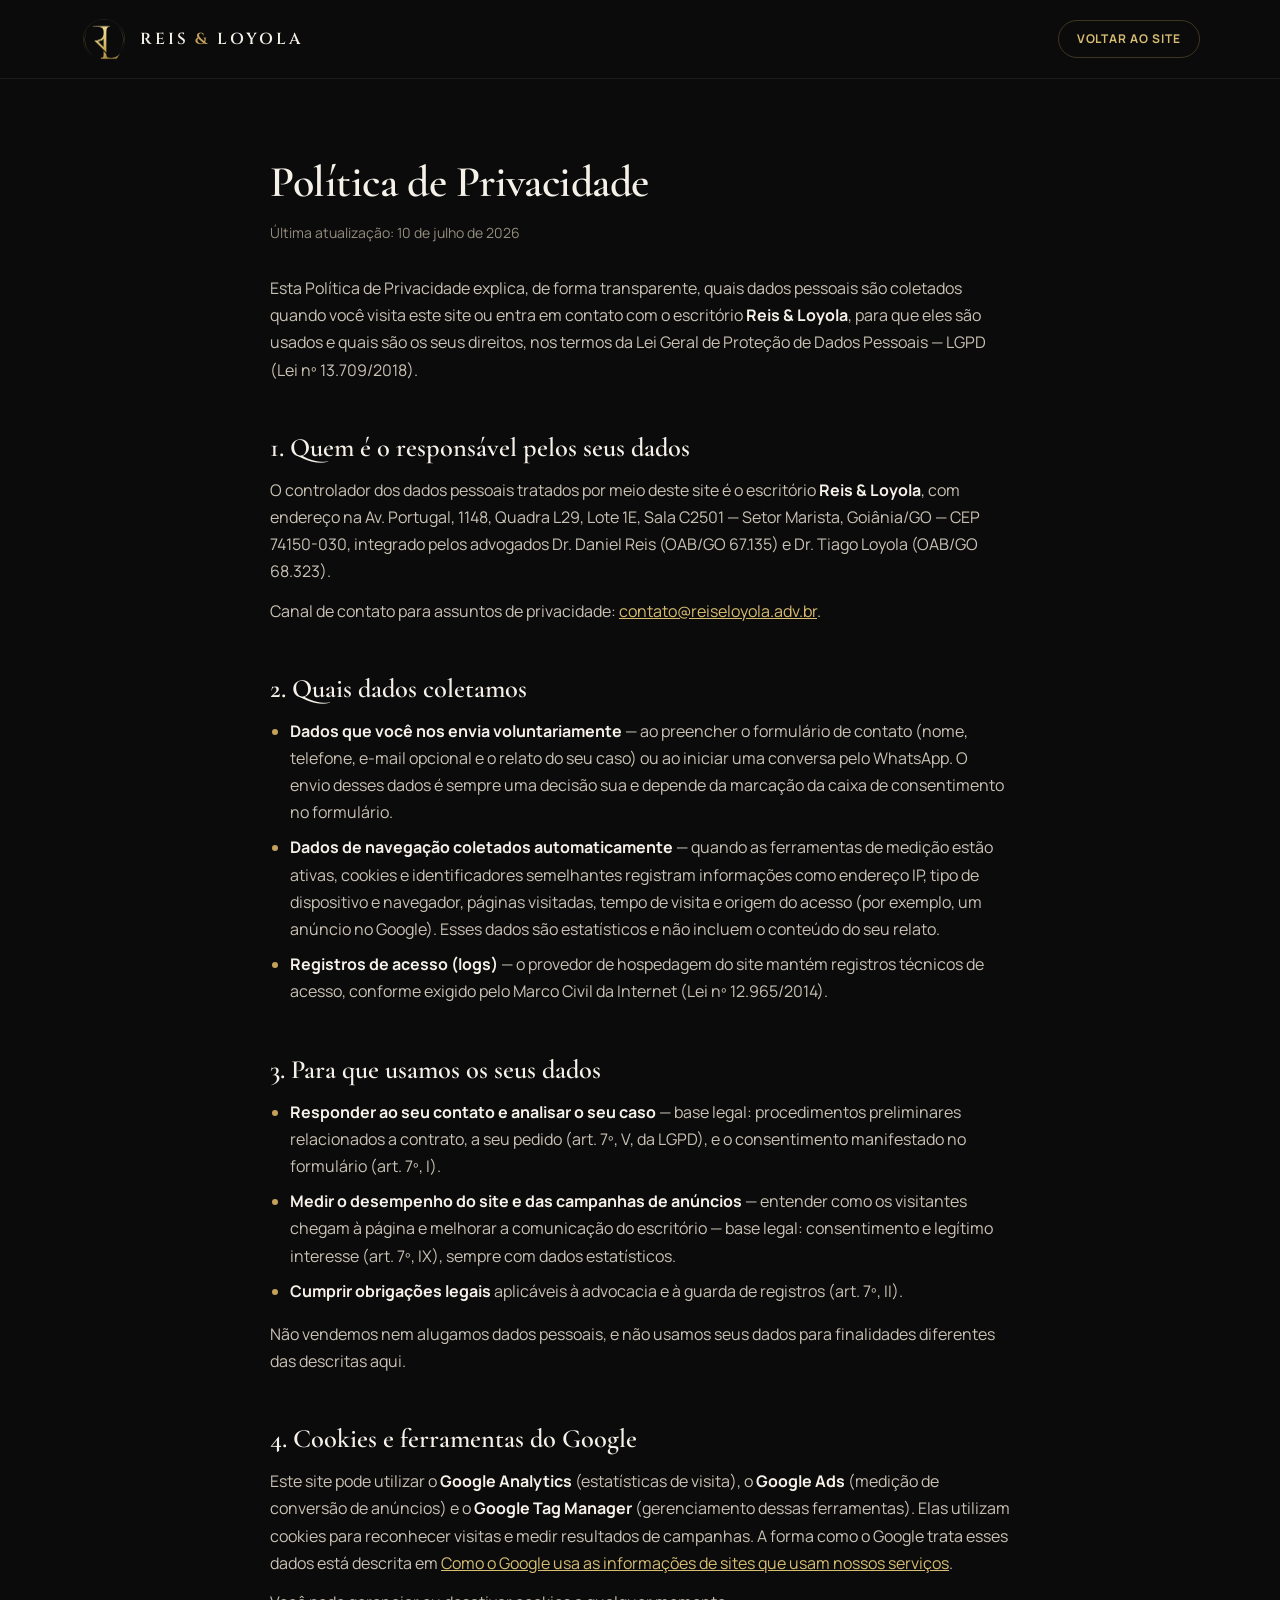
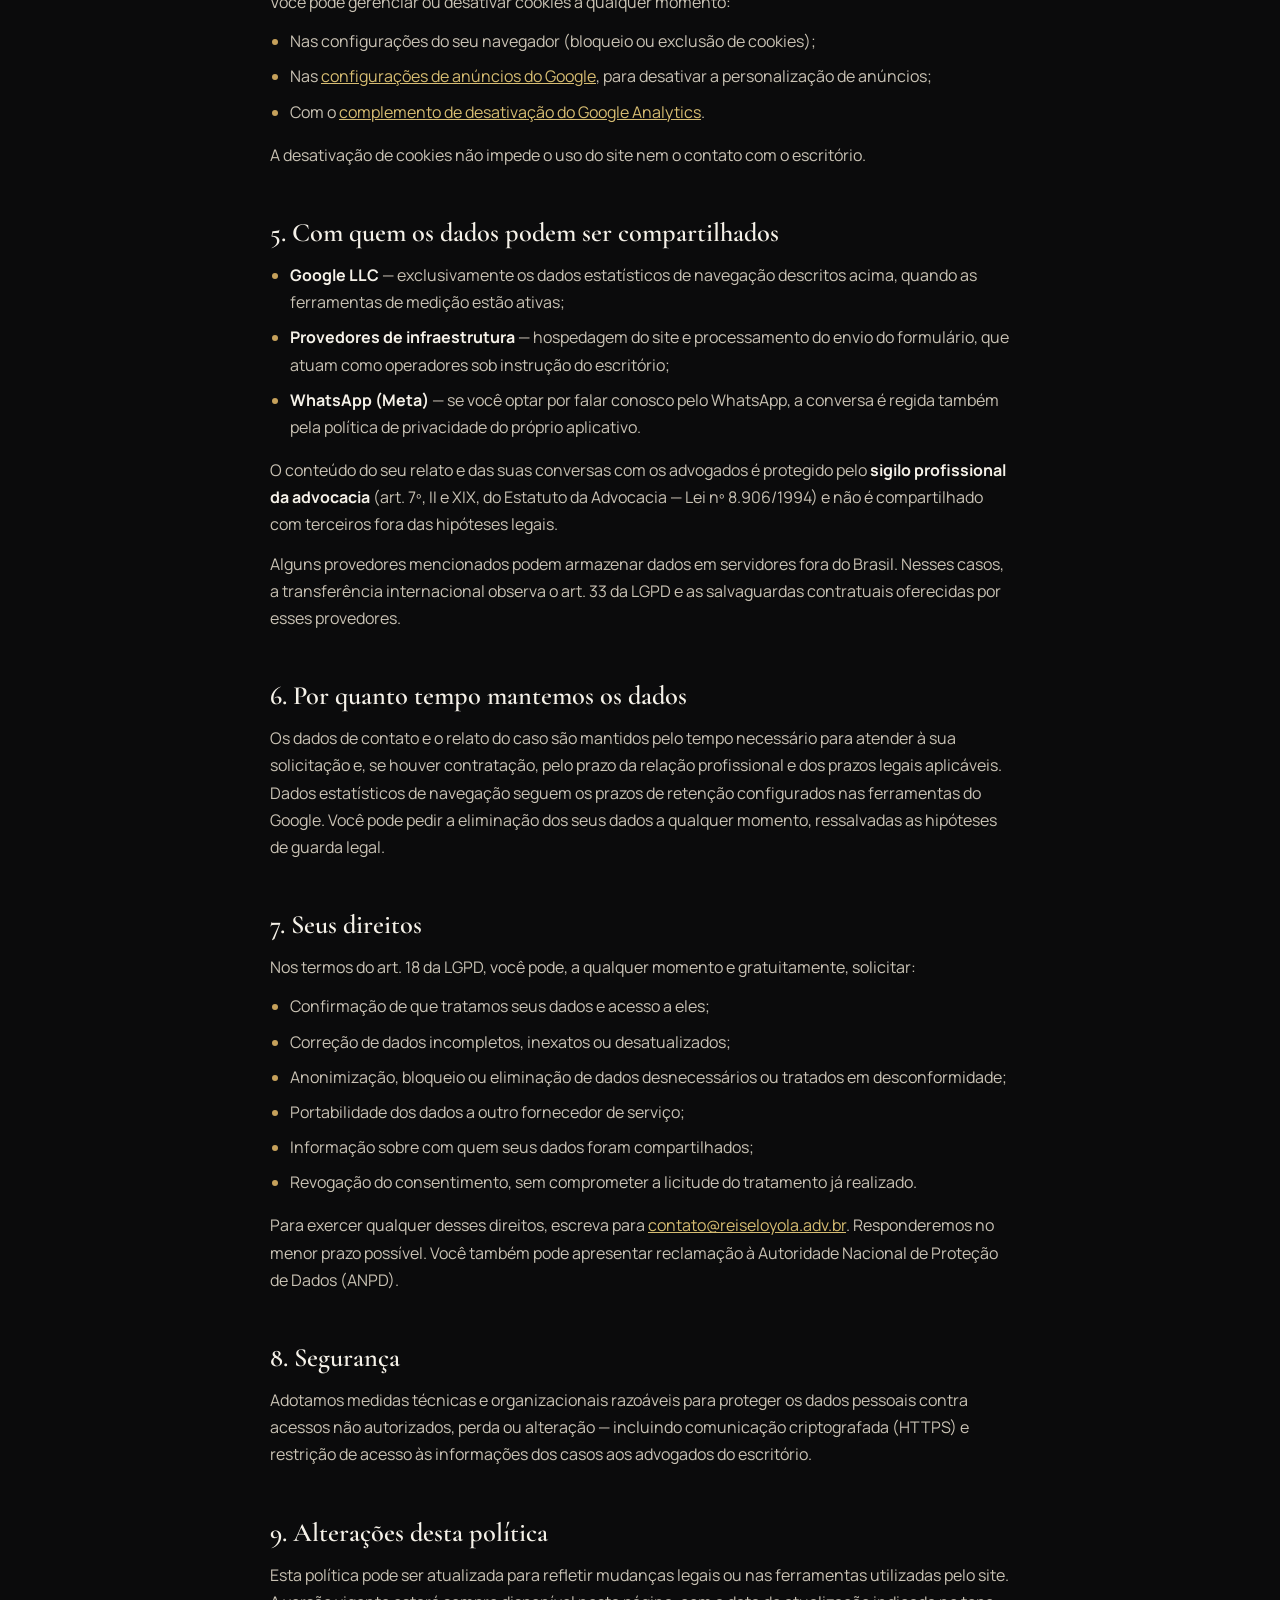
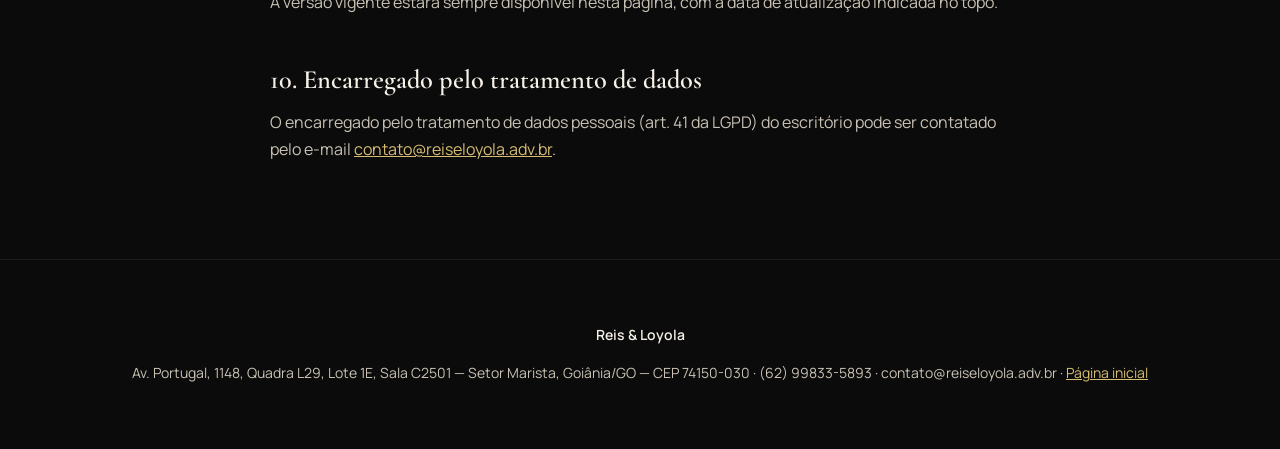
==== commit e31037dc: "Sobre preenchido (direito bancário, Goiânia/GO) + grafia Dr. Tiago Loyola sem H - practiceArea/cover" ====
--- a/site/privacidade.html
+++ b/site/privacidade.html
@@ -20,8 +20,21 @@
 
   <link rel="stylesheet" href="css/tokens.css">
   <link rel="stylesheet" href="css/styles.css">
+
+  <!-- Google Tag Manager (esta página não carrega config.js, por isso o snippet fica aqui) -->
+  <script>(function(w,d,s,l,i){w[l]=w[l]||[];w[l].push({'gtm.start':
+  new Date().getTime(),event:'gtm.js'});var f=d.getElementsByTagName(s)[0],
+  j=d.createElement(s),dl=l!='dataLayer'?'&l='+l:'';j.async=true;j.src=
+  'https://www.googletagmanager.com/gtm.js?id='+i+dl;f.parentNode.insertBefore(j,f);
+  })(window,document,'script','dataLayer','GTM-K5WRPXNB');</script>
+  <!-- End Google Tag Manager -->
 </head>
 <body>
+  <!-- Google Tag Manager (noscript) -->
+  <noscript><iframe src="https://www.googletagmanager.com/ns.html?id=GTM-K5WRPXNB"
+    height="0" width="0" title="Google Tag Manager" hidden></iframe></noscript>
+  <!-- End Google Tag Manager (noscript) -->
+
   <a class="skip-link" href="#conteudo">Ir para o conteúdo</a>
 
   <header class="site-header site-header--solid">
@@ -44,7 +57,7 @@
           <p>Esta Política de Privacidade explica, de forma transparente, quais dados pessoais são coletados quando você visita este site ou entra em contato com o escritório <strong>Reis &amp; Loyola</strong>, para que eles são usados e quais são os seus direitos, nos termos da Lei Geral de Proteção de Dados Pessoais — LGPD (Lei nº 13.709/2018).</p>
 
           <h2>1. Quem é o responsável pelos seus dados</h2>
-          <p>O controlador dos dados pessoais tratados por meio deste site é o escritório <strong>Reis &amp; Loyola</strong>, com endereço na Av. Portugal, 1148, Quadra L29, Lote 1E, Sala C2501 — Setor Marista, Goiânia/GO — CEP 74150-030, integrado pelos advogados Dr. Daniel Reis (OAB/GO 67.135) e Dr. Thiago Loyola (OAB/GO 68.323).</p>
+          <p>O controlador dos dados pessoais tratados por meio deste site é o escritório <strong>Reis &amp; Loyola</strong>, com endereço na Av. Portugal, 1148, Quadra L29, Lote 1E, Sala C2501 — Setor Marista, Goiânia/GO — CEP 74150-030, integrado pelos advogados Dr. Daniel Reis (OAB/GO 67.135) e Dr. Tiago Loyola (OAB/GO 68.323).</p>
           <p>Canal de contato para assuntos de privacidade: <a href="mailto:contato@reiseloyola.adv.br">contato@reiseloyola.adv.br</a>.</p>
 
           <h2>2. Quais dados coletamos</h2>
